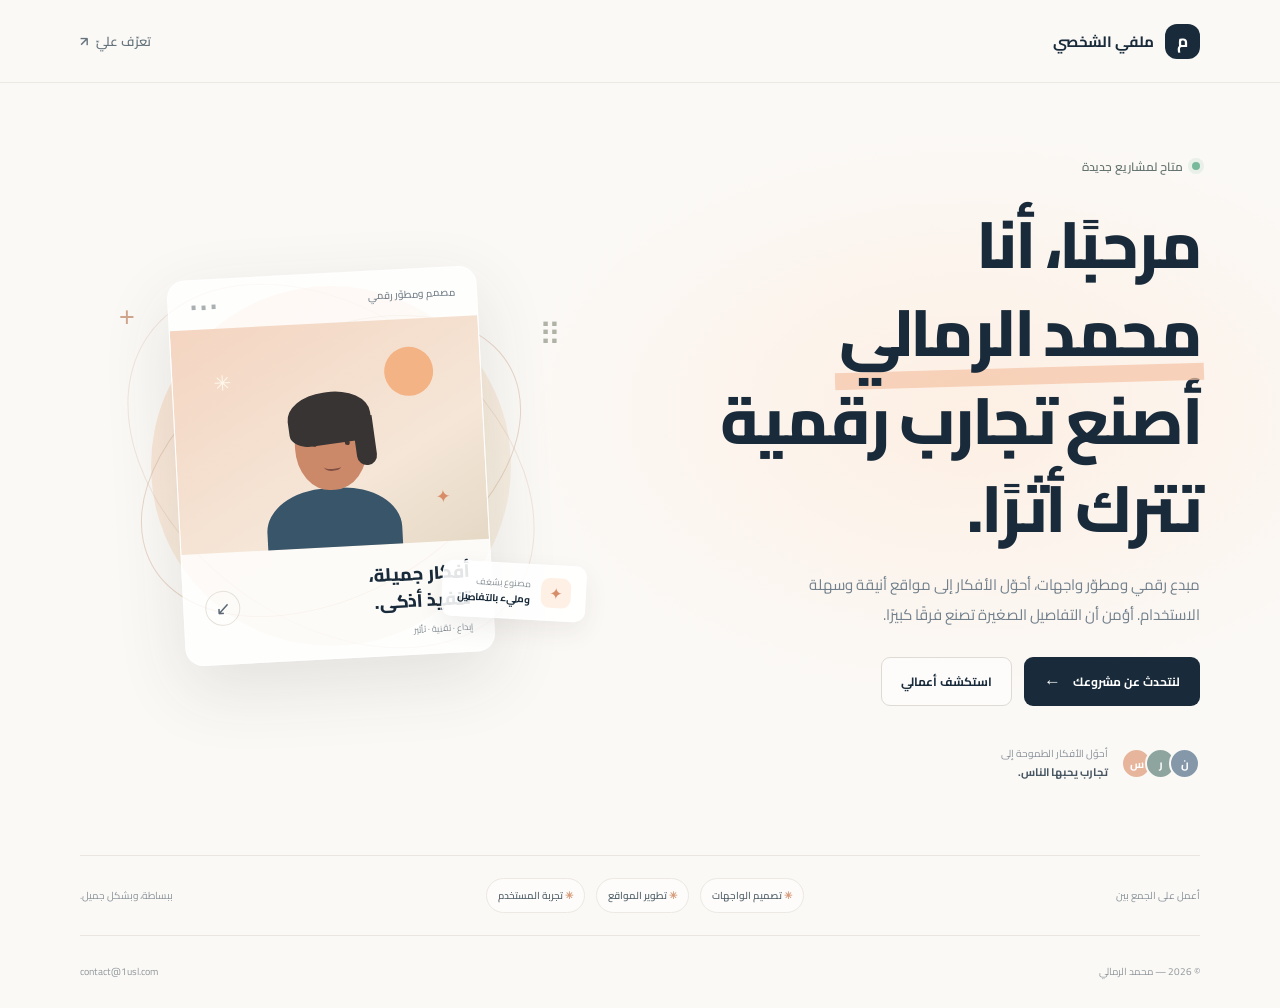
==== index.html @ 6e593c07 "Add files via upload" ====
<!DOCTYPE html>
<html lang="ar" dir="rtl">
<head>
  <meta charset="UTF-8">
  <meta name="viewport" content="width=device-width, initial-scale=1.0">
  <meta name="description" content="الموقع الشخصي لمبدع رقمي ومطوّر واجهات، أشارك فيه نبذة عني وأعمالي.">
  <title>ملفي الشخصي | مبدع رقمي</title>
  <link rel="preconnect" href="https://fonts.googleapis.com">
  <link rel="preconnect" href="https://fonts.gstatic.com" crossorigin>
  <link href="https://fonts.googleapis.com/css2?family=Cairo:wght@400;500;600;700;800&display=swap" rel="stylesheet">
  <link rel="stylesheet" href="style.css">
</head>
<body>
  <header class="site-header">
    <nav class="nav container" aria-label="التنقل الرئيسي">
      <a class="brand" href="#" aria-label="العودة إلى الصفحة الرئيسية">
        <span class="brand-mark" aria-hidden="true">م</span>
        <span>ملفي الشخصي</span>
      </a>
      <a class="nav-link" href="#about">تعرّف عليّ <span aria-hidden="true">↗</span></a>
    </nav>
  </header>

  <main>
    <section class="hero container" aria-labelledby="hero-title">
      <div class="hero-copy">
        <p class="eyebrow"><span class="status-dot" aria-hidden="true"></span> متاح لمشاريع جديدة</p>
        <h1 id="hero-title">مرحبًا، أنا <span class="highlight">محمد الرمالي</span><br>أصنع تجارب رقمية<br>تترك أثرًا.</h1>
        <p class="intro" id="about">
          مبدع رقمي ومطوّر واجهات، أحوّل الأفكار إلى مواقع أنيقة وسهلة الاستخدام.
          أؤمن أن التفاصيل الصغيرة تصنع فرقًا كبيرًا.
        </p>
        <div class="actions">
          <a class="button button-primary" href="mailto:hello@example.com">لنتحدث عن مشروعك <span aria-hidden="true">←</span></a>
          <a class="button button-secondary" href="#work">استكشف أعمالي</a>
        </div>
        <div class="social-proof">
          <div class="avatar-stack" aria-hidden="true">
            <span>س</span><span>ر</span><span>ن</span>
          </div>
          <p>أحوّل الأفكار الطموحة إلى<br><strong>تجارب يحبها الناس.</strong></p>
        </div>
      </div>

      <div class="hero-art" aria-label="بطاقة تعريفية إبداعية">
        <div class="art-glow"></div>
        <div class="orbit orbit-one"></div>
        <div class="orbit orbit-two"></div>
        <div class="profile-card">
          <div class="card-top">
            <span class="card-label">مصمم ومطوّر رقمي</span>
            <span class="card-menu" aria-hidden="true">•••</span>
          </div>
          <div class="profile-illustration" aria-hidden="true">
            <div class="sun"></div>
            <div class="portrait">
              <div class="hair"></div>
              <div class="face">
                <span class="eye eye-one"></span>
                <span class="eye eye-two"></span>
                <span class="smile"></span>
              </div>
              <div class="shirt"></div>
            </div>
            <span class="sparkle sparkle-one">✳</span>
            <span class="sparkle sparkle-two">✦</span>
          </div>
          <div class="card-bottom">
            <div>
              <h2>أفكار جميلة،<br>تنفيذ أذكى.</h2>
              <p>إبداع · تقنية · تأثير</p>
            </div>
            <span class="card-arrow" aria-hidden="true">↙</span>
          </div>
        </div>
        <div class="floating-note"><span class="note-icon" aria-hidden="true">✦</span><span>مصنوع بشغف<br><strong>ومليء بالتفاصيل</strong></span></div>
        <span class="decor decor-plus" aria-hidden="true">+</span>
        <span class="decor decor-dots" aria-hidden="true">⠿</span>
      </div>
    </section>

    <section class="work-strip container" id="work" aria-label="مجالات العمل">
      <p>أعمل على الجمع بين</p>
      <div class="work-tags">
        <span>✳ تصميم الواجهات</span>
        <span>✳ تطوير المواقع</span>
        <span>✳ تجربة المستخدم</span>
      </div>
      <span class="strip-note">ببساطة، وبشكل جميل.</span>
    </section>
  </main>

  <footer class="footer container">
    <span>© 2026 — محمد الرمالي</span>
    <a href="mailto:contact@1usl.com">contact@1usl.com</a>
  </footer>
</body>
</html>
---- style.css ----
@import url("https://fonts.googleapis.com/css2?family=DM+Sans:wght@400;500;600;700;800&display=swap");

:root {
  color-scheme: light;
  --ink: #192b3a;
  --muted: #71808c;
  --accent: #f2a77e;
  --paper: #fbf9f6;
  --line: #e9e5df;
}

* {
  box-sizing: border-box;
}

html {
  scroll-behavior: smooth;
}

body {
  margin: 0;
  background:
    radial-gradient(ellipse at 76% 41%, rgba(255, 232, 214, 0.58), transparent 34%),
    var(--paper);
  color: var(--ink);
  font-family: "Cairo", "DM Sans", sans-serif;
  -webkit-font-smoothing: antialiased;
}

a {
  color: inherit;
  text-decoration: none;
}

.container {
  width: min(1120px, calc(100% - 64px));
  margin-inline: auto;
}

.site-header {
  border-bottom: 1px solid rgba(233, 229, 223, 0.8);
}

.nav {
  display: flex;
  min-height: 82px;
  align-items: center;
  justify-content: space-between;
}

.brand {
  display: inline-flex;
  align-items: center;
  gap: 11px;
  font-size: 15px;
  font-weight: 700;
}

.brand-mark {
  display: grid;
  width: 35px;
  height: 35px;
  place-items: center;
  border-radius: 12px;
  background: var(--ink);
  color: #fff;
  font-size: 17px;
}

.nav-link {
  color: #65737d;
  font-size: 13px;
  font-weight: 600;
  transition: color 180ms ease;
}

.nav-link:hover,
.footer a:hover {
  color: #d57d54;
}

.nav-link span {
  margin-inline-start: 5px;
}

.hero {
  display: grid;
  min-height: 590px;
  grid-template-columns: 1.05fr 0.95fr;
  align-items: center;
  gap: 62px;
  padding-block: 66px 72px;
}

.hero-copy {
  position: relative;
  z-index: 1;
}

.eyebrow {
  display: inline-flex;
  align-items: center;
  gap: 9px;
  margin: 0 0 22px;
  color: #64736f;
  font-size: 12px;
  font-weight: 600;
}

.status-dot {
  width: 8px;
  height: 8px;
  border-radius: 50%;
  background: #79b99b;
  box-shadow: 0 0 0 4px rgba(121, 185, 155, 0.14);
}

h1 {
  margin: 0;
  font-size: clamp(42px, 5.1vw, 66px);
  font-weight: 800;
  letter-spacing: -2.6px;
  line-height: 1.35;
}

.highlight {
  position: relative;
  z-index: 0;
  white-space: nowrap;
}

.highlight::after {
  position: absolute;
  z-index: -1;
  right: -4px;
  bottom: 8px;
  left: -4px;
  height: 17px;
  background: #f5c4a6;
  content: "";
  opacity: 0.7;
  transform: rotate(-1.6deg);
}

.intro {
  max-width: 445px;
  margin: 18px 0 27px;
  color: var(--muted);
  font-size: 15px;
  line-height: 2;
}

.actions {
  display: flex;
  flex-wrap: wrap;
  align-items: center;
  gap: 12px;
}

.button {
  display: inline-flex;
  min-height: 49px;
  align-items: center;
  justify-content: center;
  gap: 12px;
  padding: 0 19px;
  border: 1px solid transparent;
  border-radius: 9px;
  font-size: 12px;
  font-weight: 700;
  transition: transform 180ms ease, background-color 180ms ease, border-color 180ms ease;
}

.button:hover {
  transform: translateY(-2px);
}

.button-primary {
  background: var(--ink);
  color: #fff;
}

.button-primary:hover {
  background: #294253;
}

.button-primary span {
  font-family: Arial, sans-serif;
  font-size: 17px;
}

.button-secondary {
  border-color: #dedbd5;
  background: rgba(255, 255, 255, 0.6);
  color: var(--ink);
}

.button-secondary:hover {
  border-color: #c9b6a8;
  background: #fff;
}

.social-proof {
  display: flex;
  align-items: center;
  gap: 13px;
  margin-top: 39px;
}

.avatar-stack {
  display: flex;
  direction: ltr;
  padding-inline-start: 7px;
}

.avatar-stack span {
  display: grid;
  width: 31px;
  height: 31px;
  place-items: center;
  margin-inline-start: -7px;
  border: 2px solid var(--paper);
  border-radius: 50%;
  background: #e7b59b;
  color: #fff;
  font-size: 11px;
  font-weight: 700;
}

.avatar-stack span:nth-child(2) {
  background: #8da59e;
}

.avatar-stack span:nth-child(3) {
  background: #8498aa;
}

.social-proof p {
  margin: 0;
  color: #88919a;
  font-size: 10px;
  line-height: 1.8;
}

.social-proof strong {
  color: #465662;
  font-size: 11px;
}

.hero-art {
  position: relative;
  display: grid;
  min-height: 430px;
  place-items: center;
  isolation: isolate;
}

.art-glow {
  position: absolute;
  z-index: -2;
  width: 360px;
  height: 360px;
  border-radius: 50%;
  background: linear-gradient(145deg, #f9d9c4, #f4e9d8 70%);
  opacity: 0.72;
}

.orbit {
  position: absolute;
  z-index: -1;
  width: 410px;
  height: 260px;
  border: 1px solid rgba(207, 168, 142, 0.45);
  border-radius: 50%;
  transform: rotate(-29deg);
}

.orbit-two {
  width: 450px;
  height: 310px;
  border-color: rgba(207, 168, 142, 0.25);
  transform: rotate(36deg);
}

.profile-card {
  width: min(310px, 78vw);
  overflow: hidden;
  border: 1px solid rgba(255, 255, 255, 0.82);
  border-radius: 18px;
  background: rgba(255, 255, 255, 0.76);
  box-shadow: 0 24px 70px rgba(61, 54, 46, 0.12);
  transform: rotate(-3deg);
}

.card-top,
.card-bottom {
  display: flex;
  align-items: center;
  justify-content: space-between;
  padding-inline: 21px;
}

.card-top {
  height: 49px;
  color: #78838c;
}

.card-label {
  font-size: 10px;
  font-weight: 600;
}

.card-menu {
  color: #aab0b1;
  letter-spacing: 2px;
}

.profile-illustration {
  position: relative;
  display: grid;
  height: 224px;
  overflow: hidden;
  place-items: end center;
  background: linear-gradient(150deg, #f4d5c1, #f5e6d7 66%, #e5d9c6);
}

.sun {
  position: absolute;
  top: 28px;
  right: 47px;
  width: 49px;
  height: 49px;
  border-radius: 50%;
  background: #f4b385;
}

.portrait {
  position: relative;
  width: 148px;
  height: 184px;
}

.face {
  position: absolute;
  z-index: 2;
  top: 36px;
  left: 39px;
  width: 72px;
  height: 91px;
  border-radius: 43% 43% 47% 47%;
  background: #cb8969;
}

.hair {
  position: absolute;
  z-index: 3;
  top: 29px;
  left: 33px;
  width: 83px;
  height: 52px;
  border-radius: 47% 49% 20% 26%;
  background: #373433;
  transform: rotate(-5deg);
}

.hair::after {
  position: absolute;
  top: 29px;
  right: -1px;
  width: 20px;
  height: 49px;
  border-radius: 0 0 12px 12px;
  background: #373433;
  content: "";
}

.eye {
  position: absolute;
  top: 42px;
  width: 5px;
  height: 5px;
  border-radius: 50%;
  background: #433631;
}

.eye-one {
  left: 17px;
}

.eye-two {
  right: 17px;
}

.smile {
  position: absolute;
  bottom: 19px;
  left: 28px;
  width: 17px;
  height: 8px;
  border-bottom: 2px solid #824f44;
  border-radius: 50%;
}

.shirt {
  position: absolute;
  bottom: -34px;
  left: 7px;
  width: 135px;
  height: 93px;
  border-radius: 45% 45% 8px 8px;
  background: #38556a;
}

.sparkle {
  position: absolute;
  color: #fff8ec;
}

.sparkle-one {
  top: 35px;
  left: 41px;
  font-size: 21px;
}

.sparkle-two {
  right: 36px;
  bottom: 29px;
  color: #d88d68;
  font-size: 18px;
}

.card-bottom {
  min-height: 111px;
  padding-block: 14px;
}

.card-bottom h2 {
  margin: 0;
  font-size: 18px;
  font-weight: 800;
  line-height: 1.5;
}

.card-bottom p {
  margin: 7px 0 0;
  color: #879096;
  font-size: 9px;
}

.card-arrow {
  display: grid;
  width: 35px;
  height: 35px;
  place-items: center;
  border: 1px solid #e6e1da;
  border-radius: 50%;
  color: #596874;
  font-family: Arial, sans-serif;
  font-size: 18px;
}

.floating-note {
  position: absolute;
  right: -3px;
  bottom: 62px;
  display: flex;
  align-items: center;
  gap: 10px;
  padding: 11px 14px;
  border: 1px solid rgba(255, 255, 255, 0.9);
  border-radius: 11px;
  background: rgba(255, 255, 255, 0.88);
  box-shadow: 0 10px 25px rgba(61, 54, 46, 0.08);
  color: #879096;
  font-size: 9px;
  line-height: 1.7;
  transform: rotate(3deg);
}

.floating-note strong {
  color: var(--ink);
  font-size: 10px;
}

.note-icon {
  display: grid;
  width: 30px;
  height: 30px;
  place-items: center;
  border-radius: 9px;
  background: #fff0e5;
  color: #d58e69;
  font-size: 16px;
}

.decor {
  position: absolute;
  color: #c48d70;
  opacity: 0.78;
}

.decor-plus {
  top: 51px;
  left: 39px;
  font-family: Arial, sans-serif;
  font-size: 27px;
}

.decor-dots {
  right: 22px;
  top: 55px;
  color: #9b9f8f;
  font-size: 30px;
}

.work-strip {
  display: flex;
  min-height: 81px;
  align-items: center;
  gap: 24px;
  padding-block: 17px;
  border-top: 1px solid var(--line);
  border-bottom: 1px solid var(--line);
}

.work-strip > p,
.strip-note {
  margin: 0;
  color: #89939a;
  font-size: 10px;
  white-space: nowrap;
}

.work-tags {
  display: flex;
  flex: 1;
  flex-wrap: wrap;
  justify-content: center;
  gap: 11px;
}

.work-tags span {
  padding: 7px 11px;
  border: 1px solid #ece8e2;
  border-radius: 20px;
  background: rgba(255, 255, 255, 0.5);
  color: #57656e;
  font-size: 10px;
  font-weight: 600;
}

.work-tags span::first-letter {
  color: #d79a79;
}

.footer {
  display: flex;
  min-height: 72px;
  align-items: center;
  justify-content: space-between;
  color: #92999d;
  font-size: 10px;
}

.footer a {
  direction: ltr;
  transition: color 180ms ease;
}

@media (max-width: 800px) {
  .container {
    width: min(100% - 40px, 620px);
  }

  .hero {
    min-height: auto;
    grid-template-columns: 1fr;
    gap: 20px;
    padding-block: 53px 40px;
  }

  .hero-copy {
    text-align: center;
  }

  .intro {
    margin-inline: auto;
  }

  .actions,
  .social-proof {
    justify-content: center;
  }

  .social-proof {
    margin-top: 27px;
  }

  .hero-art {
    min-height: 390px;
  }

  .work-strip {
    flex-wrap: wrap;
    justify-content: center;
    gap: 13px;
    padding-block: 20px;
  }

  .work-tags {
    flex-basis: 100%;
    order: 1;
  }
}

@media (max-width: 480px) {
  .container {
    width: calc(100% - 36px);
  }

  .nav {
    min-height: 70px;
  }

  h1 {
    font-size: clamp(37px, 10vw, 48px);
    letter-spacing: -1.6px;
  }

  .intro {
    font-size: 13px;
  }

  .button {
    min-height: 46px;
    padding-inline: 14px;
    font-size: 11px;
  }

  .hero-art {
    min-height: 355px;
  }

  .art-glow {
    width: 290px;
    height: 290px;
  }

  .orbit {
    width: 330px;
    height: 220px;
  }

  .orbit-two {
    width: 350px;
    height: 250px;
  }

  .floating-note {
    right: -2px;
    bottom: 35px;
  }

  .decor-plus {
    left: 4px;
  }

  .decor-dots {
    right: 0;
  }

  .footer {
    min-height: 62px;
  }
}

@media (prefers-reduced-motion: reduce) {
  *,
  *::before,
  *::after {
    scroll-behavior: auto !important;
    transition-duration: 0.01ms !important;
  }
}
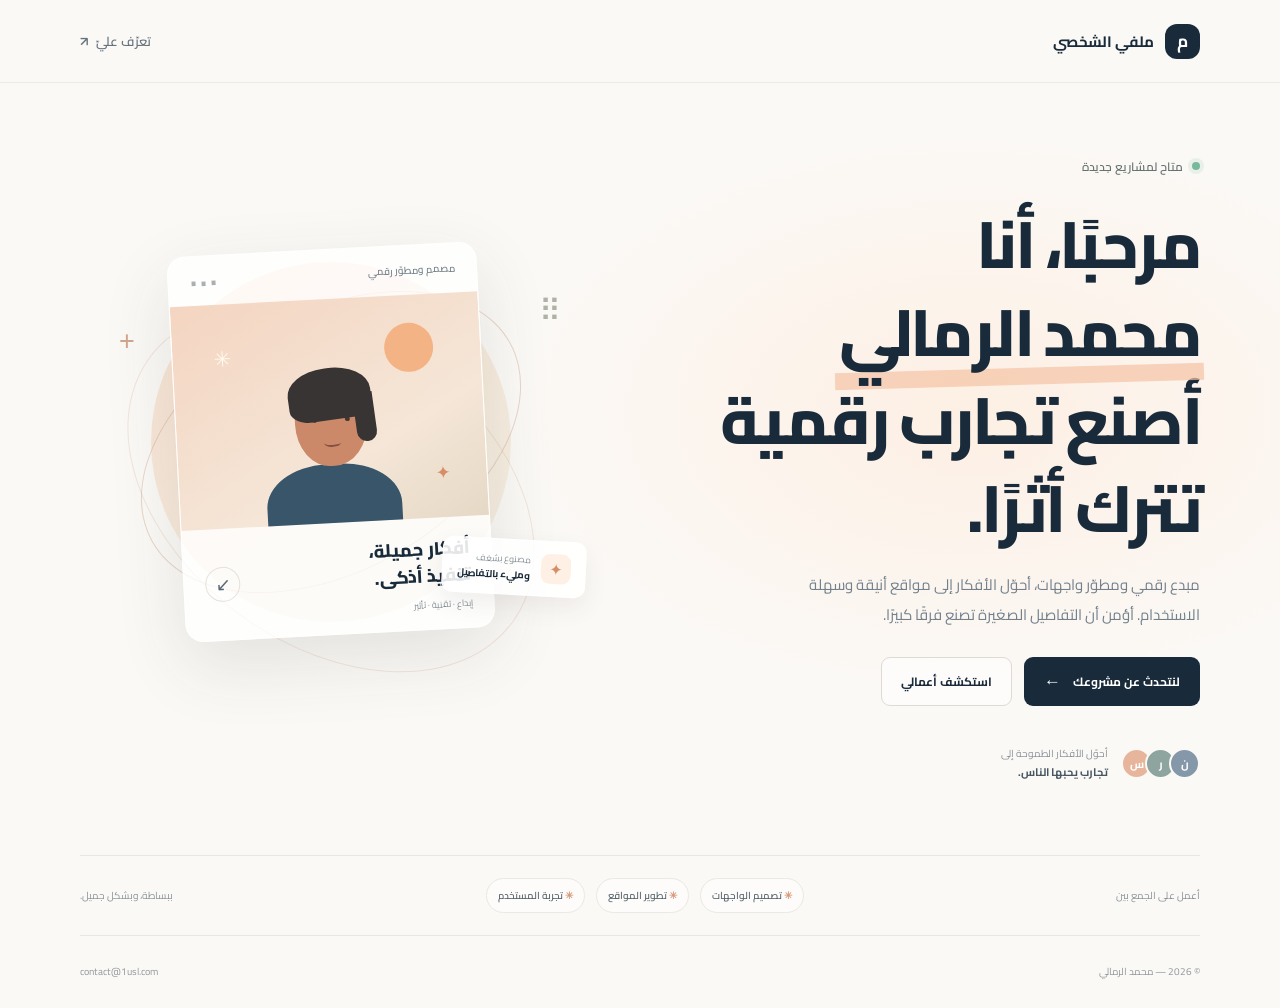
==== commit d53d5eb8: "Add files via upload" ====
--- a/index.html
+++ b/index.html
@@ -17,7 +17,7 @@
         <span class="brand-mark" aria-hidden="true">م</span>
         <span>ملفي الشخصي</span>
       </a>
-      <a class="nav-link" href="#about">تعرّف عليّ <span aria-hidden="true">↗</span></a>
+      <a class="nav-link" href="about.html">تعرّف عليّ <span aria-hidden="true">↗</span></a>
     </nav>
   </header>
 
@@ -43,10 +43,10 @@
       </div>
 
       <div class="hero-art" aria-label="بطاقة تعريفية إبداعية">
-        <div class="art-glow"></div>
-        <div class="orbit orbit-one"></div>
-        <div class="orbit orbit-two"></div>
-        <div class="profile-card">
+        <div class="art-glow" data-parallax="8"></div>
+        <div class="orbit orbit-one" data-parallax="14"></div>
+        <div class="orbit orbit-two" data-parallax="-10"></div>
+        <div class="profile-card" data-parallax="5">
           <div class="card-top">
             <span class="card-label">مصمم ومطوّر رقمي</span>
             <span class="card-menu" aria-hidden="true">•••</span>
@@ -73,9 +73,9 @@
             <span class="card-arrow" aria-hidden="true">↙</span>
           </div>
         </div>
-        <div class="floating-note"><span class="note-icon" aria-hidden="true">✦</span><span>مصنوع بشغف<br><strong>ومليء بالتفاصيل</strong></span></div>
-        <span class="decor decor-plus" aria-hidden="true">+</span>
-        <span class="decor decor-dots" aria-hidden="true">⠿</span>
+        <div class="floating-note" data-parallax="13"><span class="note-icon" aria-hidden="true">✦</span><span>مصنوع بشغف<br><strong>ومليء بالتفاصيل</strong></span></div>
+        <span class="decor decor-plus" data-parallax="-16" aria-hidden="true">+</span>
+        <span class="decor decor-dots" data-parallax="18" aria-hidden="true">⠿</span>
       </div>
     </section>
 
@@ -94,5 +94,6 @@
     <span>© 2026 — محمد الرمالي</span>
     <a href="mailto:contact@1usl.com">contact@1usl.com</a>
   </footer>
+  <script src="interactions.js"></script>
 </body>
 </html>
--- a/style.css
+++ b/style.css
@@ -611,6 +611,25 @@
     flex-basis: 100%;
     order: 1;
   }
+
+  .hero-art {
+    min-height: 330px;
+  }
+
+  .art-glow {
+    width: 270px;
+    height: 270px;
+  }
+
+  .orbit {
+    width: 340px;
+    height: 220px;
+  }
+
+  .orbit-two {
+    width: 370px;
+    height: 250px;
+  }
 }
 
 @media (max-width: 480px) {
@@ -638,35 +657,49 @@
   }
 
   .hero-art {
-    min-height: 355px;
+    min-height: 285px;
   }
 
   .art-glow {
-    width: 290px;
-    height: 290px;
+    width: 215px;
+    height: 215px;
   }
 
   .orbit {
-    width: 330px;
-    height: 220px;
+    width: 275px;
+    height: 175px;
   }
 
   .orbit-two {
-    width: 350px;
-    height: 250px;
+    width: 300px;
+    height: 205px;
+  }
+
+  .profile-card {
+    width: min(260px, 74vw);
   }
 
   .floating-note {
     right: -2px;
-    bottom: 35px;
+    bottom: 19px;
+    padding: 8px 10px;
+    font-size: 8px;
+  }
+
+  .floating-note strong {
+    font-size: 9px;
   }
 
   .decor-plus {
     left: 4px;
+    top: 31px;
+    font-size: 21px;
   }
 
   .decor-dots {
     right: 0;
+    top: 31px;
+    font-size: 24px;
   }
 
   .footer {
